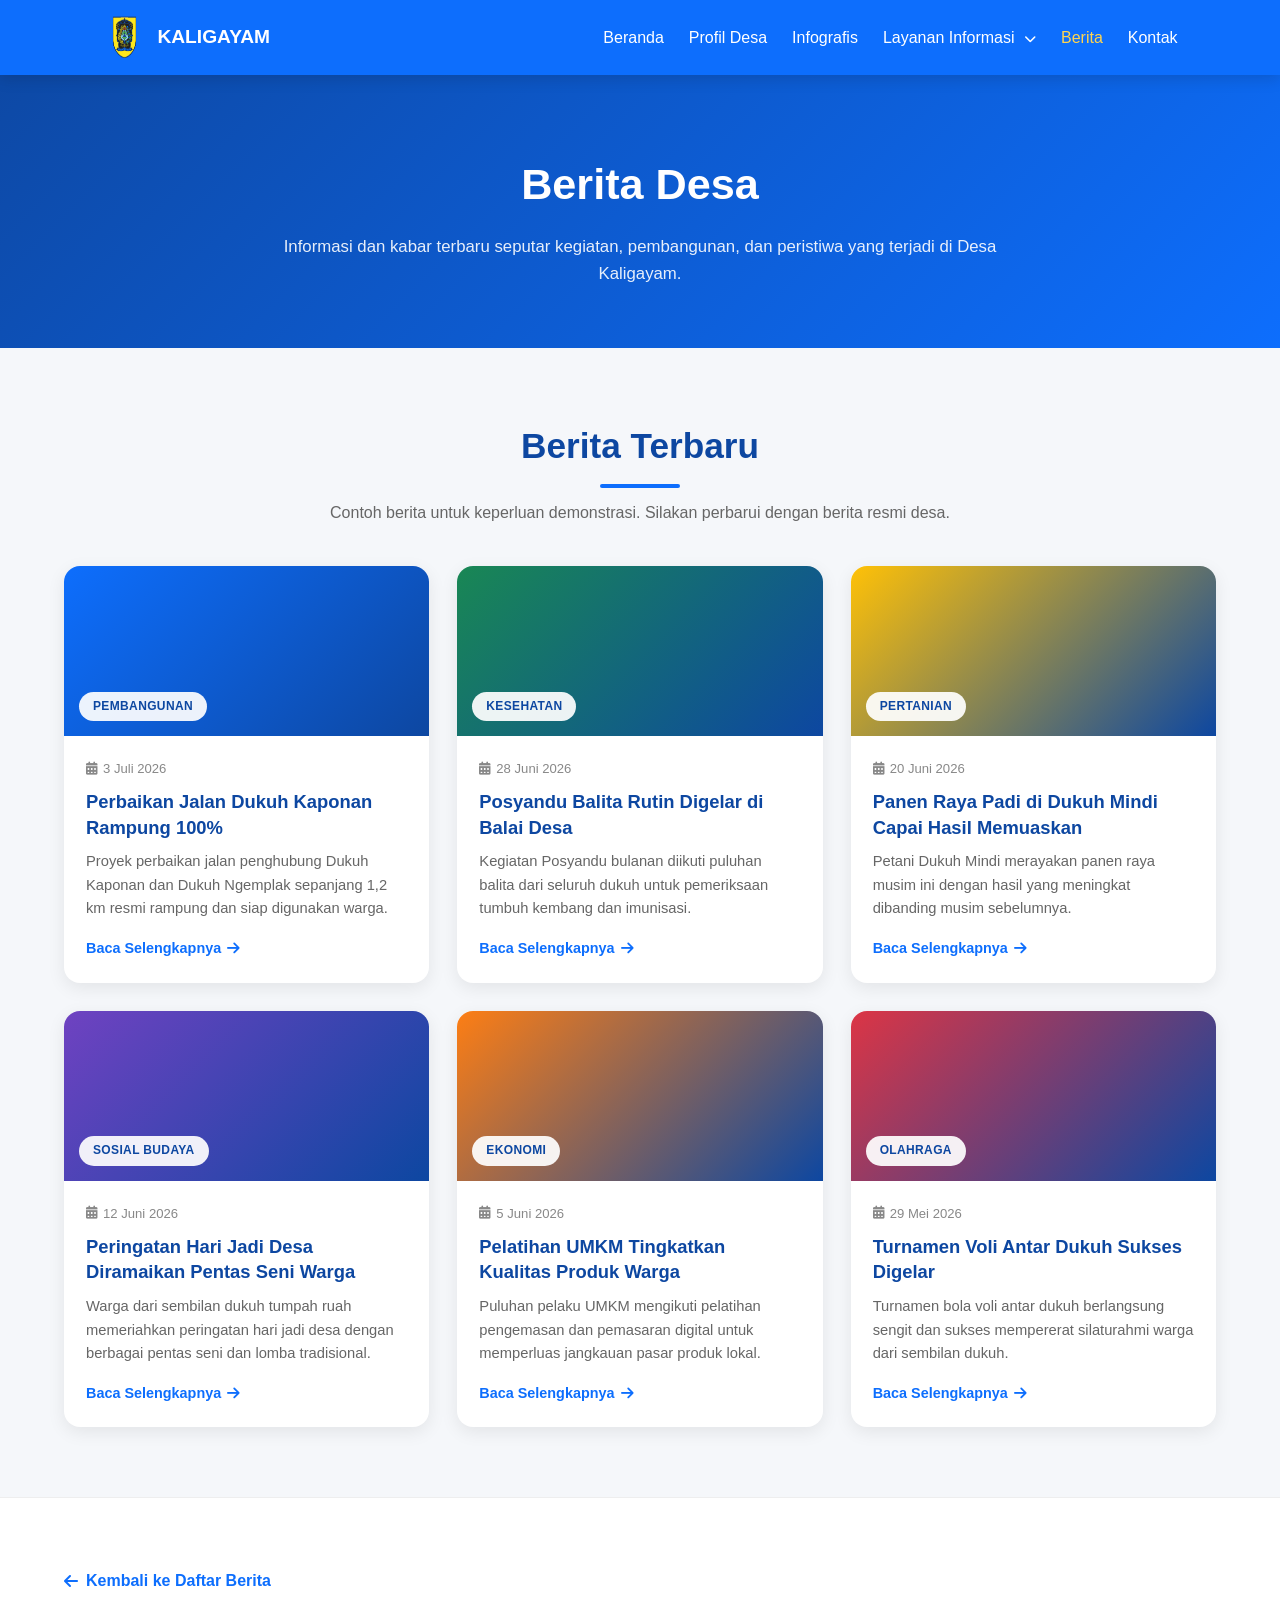
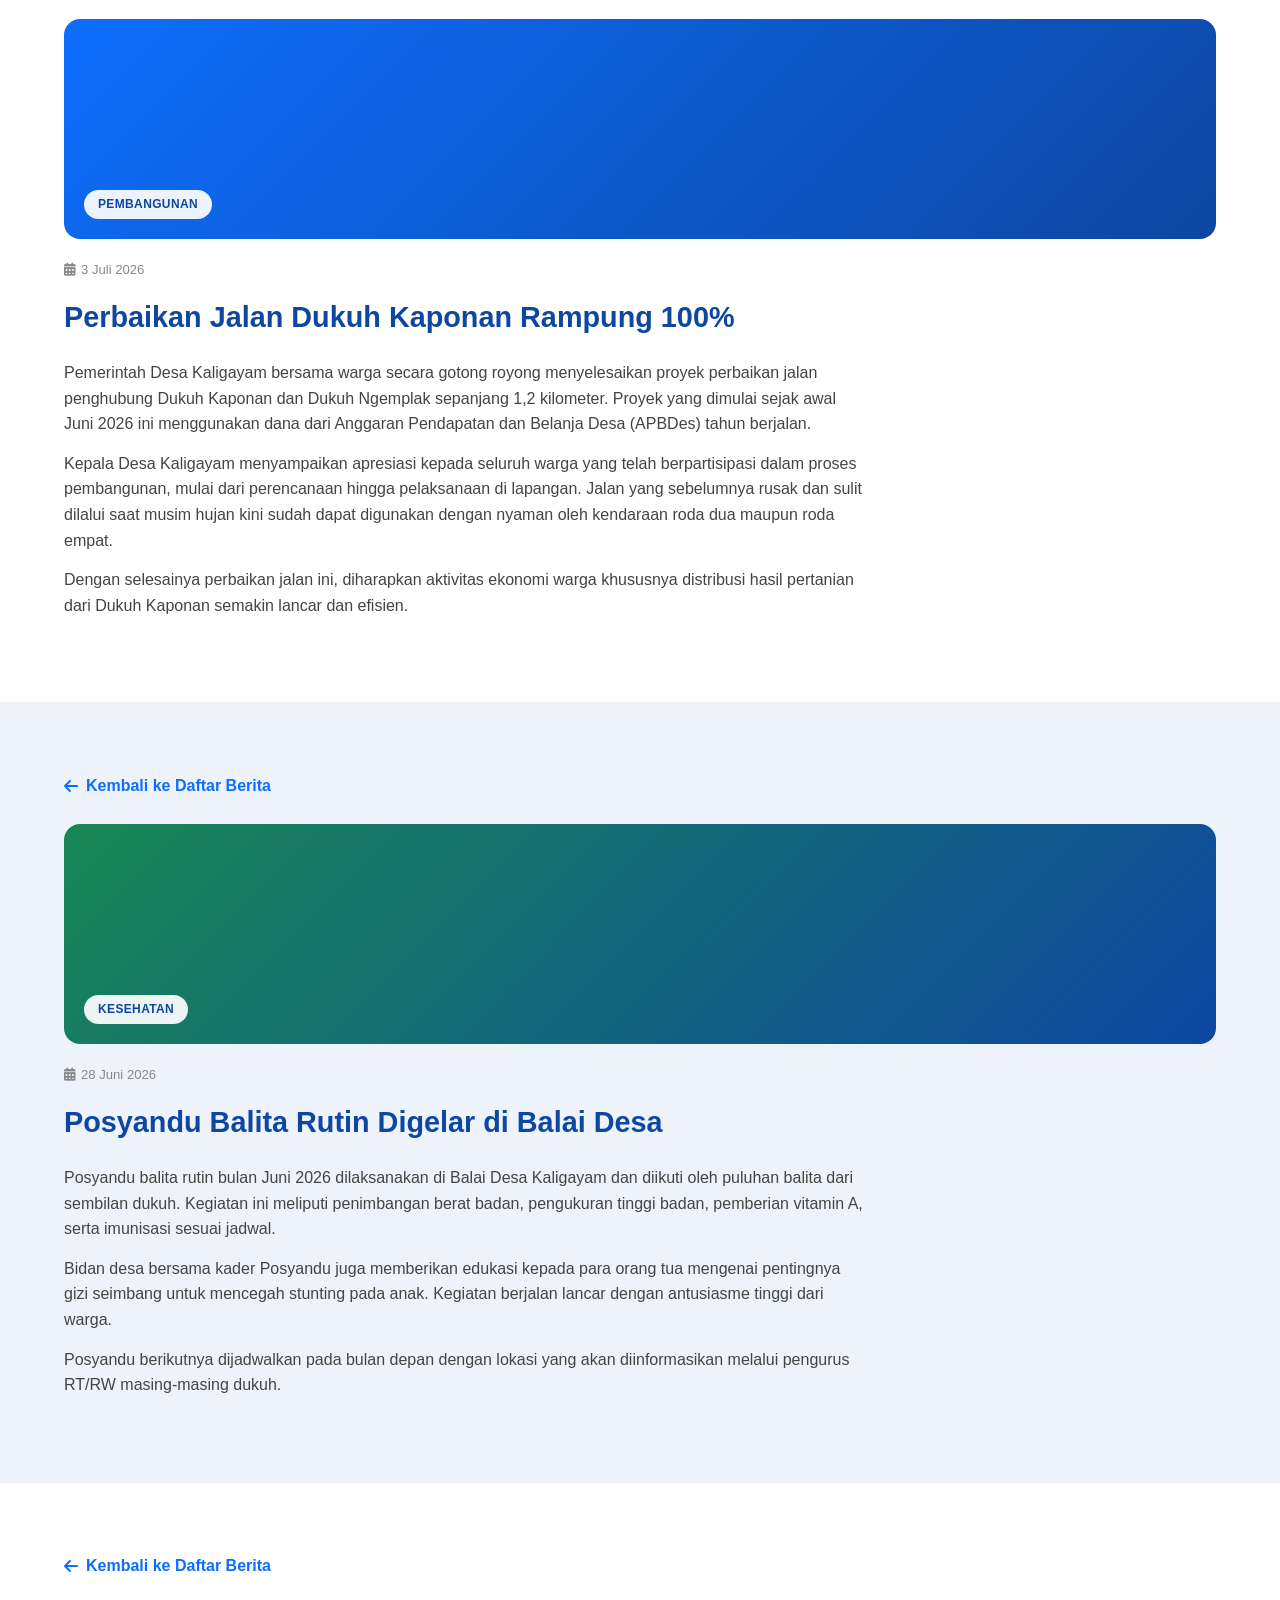
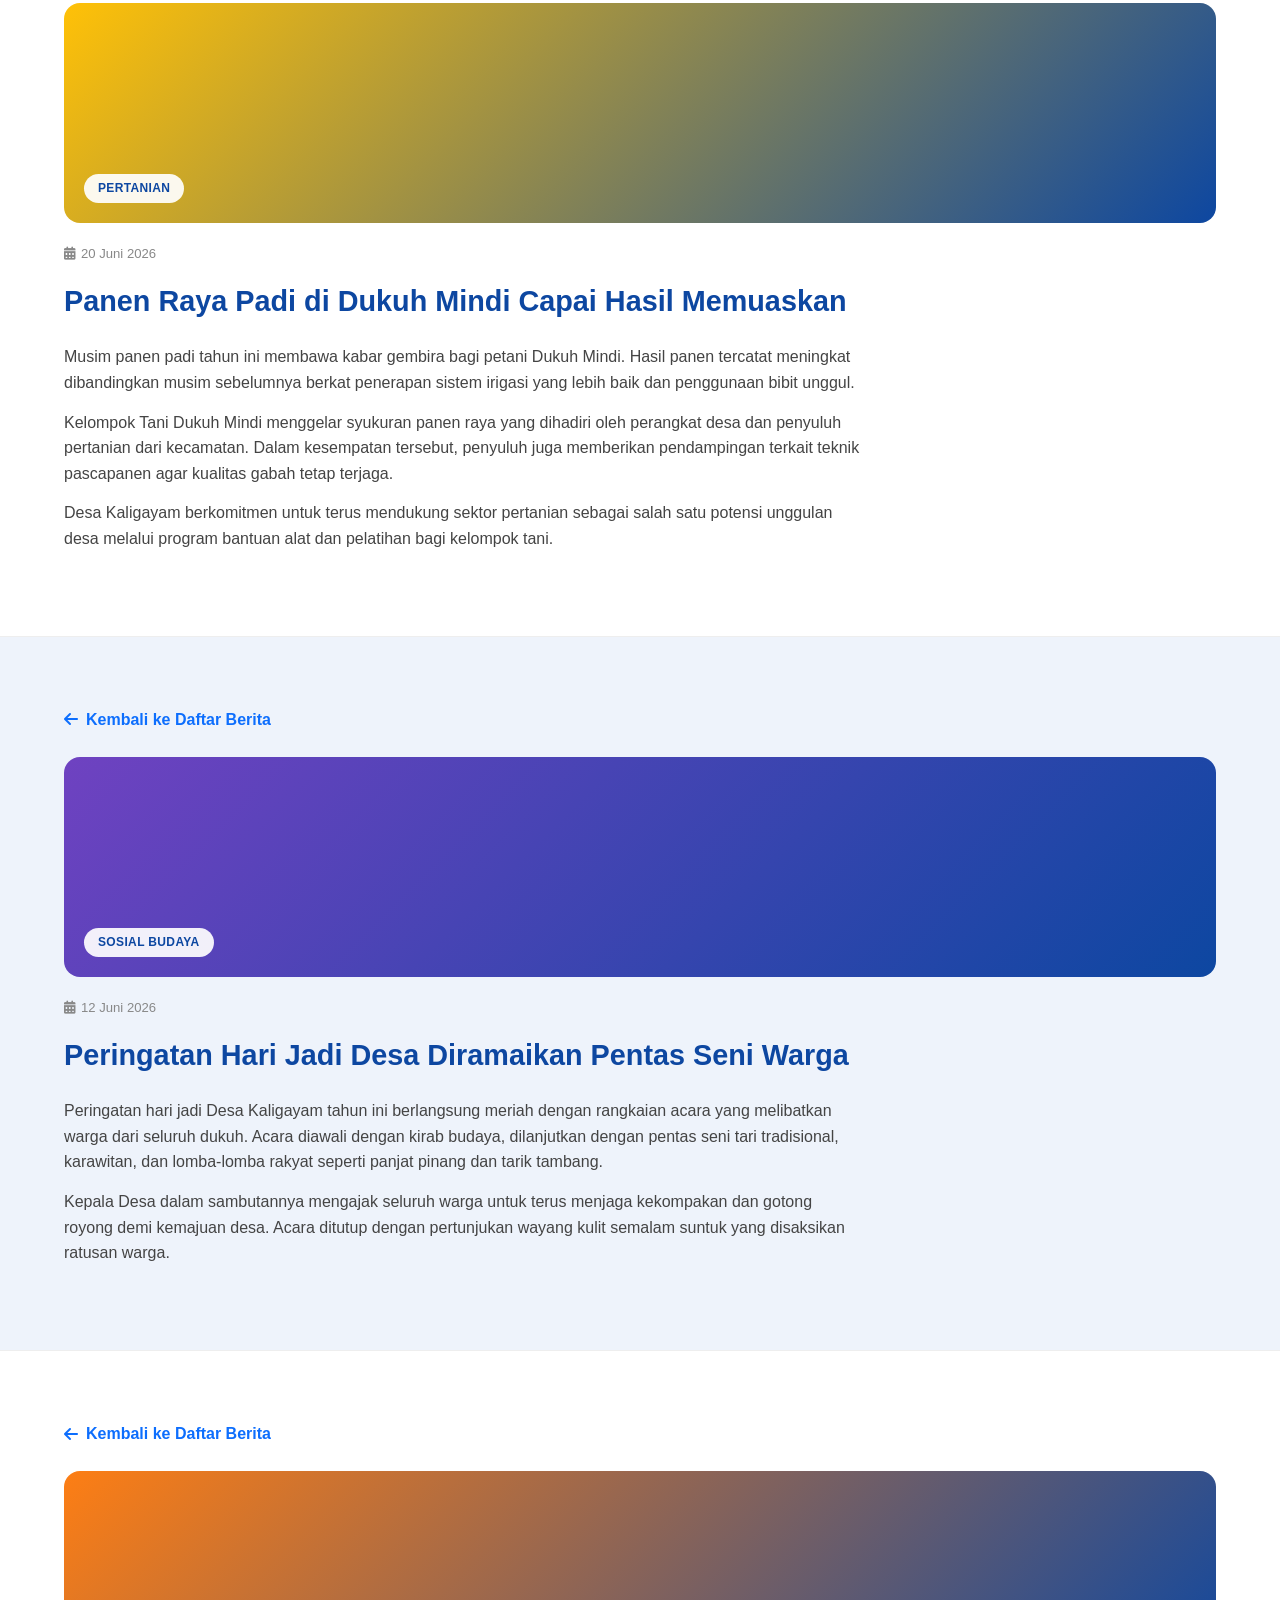
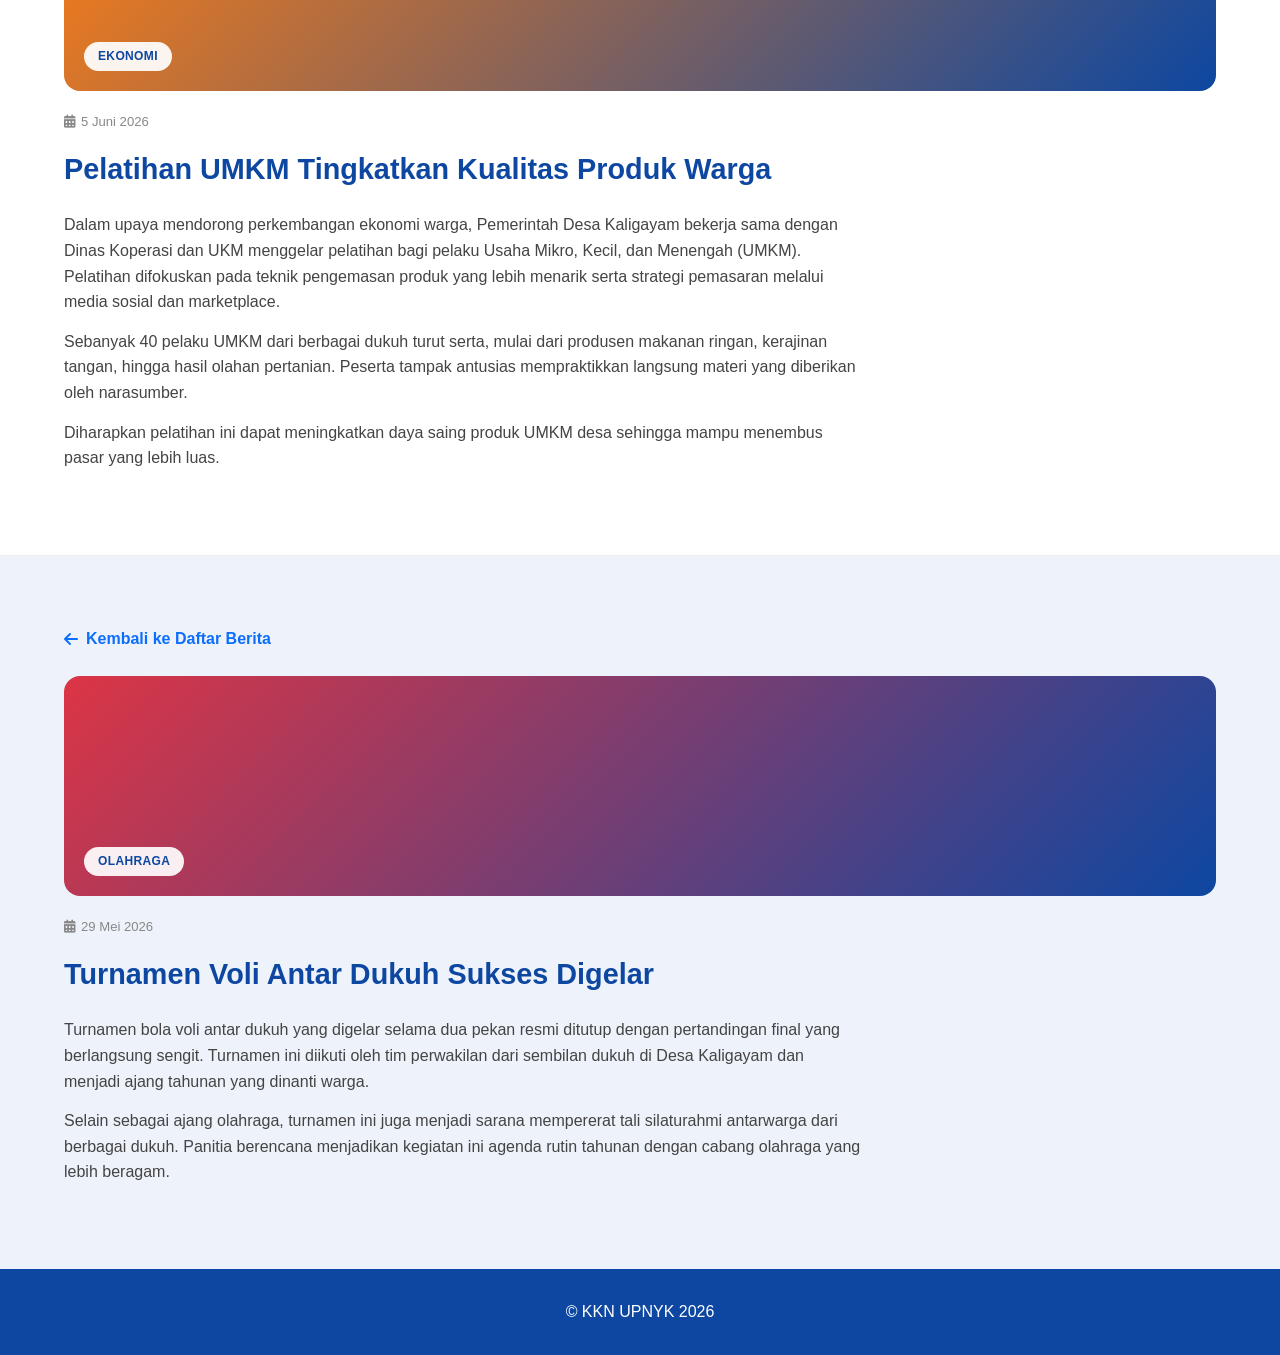
==== berita.html @ d3d973dd "Add files via upload" ====
<!DOCTYPE html>
<html lang="id">
<head>
    <meta charset="UTF-8">
    <meta name="viewport" content="width=device-width, initial-scale=1.0">
    <title>Berita Desa - Desa Kaligayam</title>

    <link rel="stylesheet"
    href="https://cdnjs.cloudflare.com/ajax/libs/font-awesome/6.5.1/css/all.min.css">

    <style>

*{margin:0;padding:0;box-sizing:border-box;}
html{scroll-behavior:smooth;}
body{font-family:'Segoe UI', Tahoma, Geneva, Verdana, sans-serif;background:#f5f7fa;color:#333;line-height:1.6;}
a{text-decoration:none;}
ul{list-style:none;}
img{max-width:100%;display:block;}
.container{width:90%;max-width:1200px;margin:auto;}
section{padding:70px 0;}
.section-title{text-align:center;margin-bottom:40px;}
.section-title h2{font-size:2.2rem;color:#0d47a1;position:relative;}
.section-title h2::after{content:'';width:80px;height:4px;background:#0d6efd;display:block;margin:10px auto;border-radius:20px;}
.section-title p{color:#666;max-width:700px;margin:12px auto 0;}

/* NAVBAR */
.navbar{position:fixed;top:0;left:0;width:100%;padding:15px 8%;background:#0d6efd;display:flex;justify-content:space-between;align-items:center;z-index:1000;box-shadow:0 3px 15px rgba(0,0,0,0.15);}
.logo{display:flex;align-items:center;gap:10px;}
.logo img{width:45px;height:45px;}
.logo span{color:white;font-size:1.2rem;font-weight:700;}
.nav-menu{display:flex;gap:25px;}
.nav-menu a{color:white;font-weight:500;transition:0.3s;}
.nav-menu a:hover{color:#ffd54f;}
.nav-menu a.active{color:#ffd54f;}
.hamburger{display:none;color:white;font-size:1.5rem;cursor:pointer;}
.dropdown{position:relative;}
.dropdown-menu{position:absolute;top:100%;left:0;min-width:220px;background:#fff;border-radius:8px;box-shadow:0 5px 15px rgba(0,0,0,0.15);display:none;z-index:999;}
.dropdown-menu li{width:100%;}
.dropdown-menu li a{display:block;padding:12px 15px;color:#333;transition:0.3s;}
.dropdown-menu li a:hover{background:#0d6efd;color:#fff;}
.dropdown:hover .dropdown-menu{display:block;}
.dropdown > a i{margin-left:5px;font-size:12px;}

/* HERO */
.hero-infografis{padding-top:150px;padding-bottom:60px;background:linear-gradient(135deg,#0d47a1,#0d6efd);color:#fff;text-align:center;}
.hero-infografis h1{font-size:2.7rem;margin-bottom:15px;}
.hero-infografis p{max-width:750px;margin:auto;color:rgba(255,255,255,.9);font-size:1.05rem;}

/* BERITA GRID */
.berita-grid{display:grid;grid-template-columns:repeat(3,1fr);gap:28px;}
.berita-card{background:#fff;border-radius:16px;overflow:hidden;box-shadow:0 5px 18px rgba(0,0,0,.08);transition:.3s;}
.berita-card:hover{transform:translateY(-8px);box-shadow:0 10px 25px rgba(0,0,0,.12);}
.berita-thumb{height:170px;position:relative;display:flex;align-items:flex-end;padding:15px;}
.berita-kategori{background:rgba(255,255,255,.92);color:#0d47a1;font-size:.75rem;font-weight:700;padding:5px 14px;border-radius:20px;text-transform:uppercase;letter-spacing:.03em;}
.berita-content{padding:22px;}
.berita-tanggal{color:#888;font-size:.82rem;display:flex;align-items:center;gap:6px;margin-bottom:10px;}
.berita-content h3{color:#0d47a1;font-size:1.15rem;margin-bottom:10px;line-height:1.4;}
.berita-content p{color:#666;font-size:.92rem;margin-bottom:14px;}
.berita-link{color:#0d6efd;font-weight:600;font-size:.9rem;display:inline-flex;align-items:center;gap:6px;transition:.3s;}
.berita-link:hover{gap:10px;}

/* BERITA DETAIL */
.berita-detail{background:#fff;border-top:1px solid #eee;}
.berita-detail:nth-child(odd){background:#eef3fb;}
.back-link{display:inline-flex;align-items:center;gap:8px;color:#0d6efd;font-weight:600;margin-bottom:25px;}
.back-link:hover{color:#0d47a1;}
.berita-detail-header{height:220px;border-radius:16px;display:flex;align-items:flex-end;padding:20px;margin-bottom:20px;}
.berita-detail h2{color:#0d47a1;font-size:1.8rem;margin:14px 0 20px;}
.berita-detail p{color:#444;margin-bottom:14px;max-width:800px;}

footer{background:#0d47a1;color:white;text-align:center;padding:30px;}

@media(max-width:900px){
    .berita-grid{grid-template-columns:1fr 1fr;}
}
@media(max-width:768px){
    .hero-infografis h1{font-size:2rem;}
    .nav-menu{display:none;}
    .hamburger{display:block;}
    .berita-grid{grid-template-columns:1fr;}
}

    </style>

</head>
<body>

    <!-- NAVBAR -->
    <header>
<nav class="navbar">

    <div class="logo">
        <img src="./logo.png" alt="Logo Desa">
        <span>KALIGAYAM</span>
    </div>

    <ul class="nav-menu">

        <li><a href="index.html">Beranda</a></li>

        <li><a href="profil-desa.html">Profil Desa</a></li>

        <li><a href="infografis.html">Infografis</a></li>

        <!-- MENU LAYANAN INFORMASI -->
        <li class="dropdown">

            <a href="layanan-informasi.html">
                Layanan Informasi <i class="fas fa-chevron-down"></i>
            </a>

            <ul class="dropdown-menu">
                <li><a href="layanan-informasi.html#kk">Kartu Keluarga</a></li>
                <li><a href="layanan-informasi.html#ktp">KTP</a></li>
                <li><a href="layanan-informasi.html#kia">KIA</a></li>
                <li><a href="layanan-informasi.html#akta-kematian">Akta Kematian</a></li>
                <li><a href="layanan-informasi.html#akta-lahir">Akta Lahir</a></li>
                <li><a href="layanan-informasi.html#akta-cerai">Akta Cerai</a></li>
                <li><a href="layanan-informasi.html#pernikahan">Pernikahan</a></li>
            </ul>

        </li>

        <li><a href="berita.html" class="active">Berita</a></li>

        <li><a href="index.html#contact">Kontak</a></li>

    </ul>

    <div class="hamburger">
        <i class="fas fa-bars"></i>
    </div>

</nav>
    </header>

    <!-- HERO -->
    <section class="hero-infografis">
        <div class="container">
            <h1>Berita Desa</h1>
            <p>
                Informasi dan kabar terbaru seputar kegiatan, pembangunan,
                dan peristiwa yang terjadi di Desa Kaligayam.
            </p>
        </div>
    </section>

    <!-- DAFTAR BERITA -->
    <section id="daftar-berita">
        <div class="container">

            <div class="section-title">
                <h2>Berita Terbaru</h2>
                <p>Contoh berita untuk keperluan demonstrasi. Silakan perbarui dengan berita resmi desa.</p>
            </div>

            <div class="berita-grid">
                <div class="berita-card">
                    <div class="berita-thumb" style="background:linear-gradient(135deg,#0d6efd,#0d47a1);">
                        <span class="berita-kategori">Pembangunan</span>
                    </div>
                    <div class="berita-content">
                        <span class="berita-tanggal"><i class="fas fa-calendar-days"></i> 3 Juli 2026</span>
                        <h3>Perbaikan Jalan Dukuh Kaponan Rampung 100%</h3>
                        <p>Proyek perbaikan jalan penghubung Dukuh Kaponan dan Dukuh Ngemplak sepanjang 1,2 km resmi rampung dan siap digunakan warga.</p>
                        <a href="#berita-1" class="berita-link">Baca Selengkapnya <i class="fas fa-arrow-right"></i></a>
                    </div>
                </div>
                <div class="berita-card">
                    <div class="berita-thumb" style="background:linear-gradient(135deg,#198754,#0d47a1);">
                        <span class="berita-kategori">Kesehatan</span>
                    </div>
                    <div class="berita-content">
                        <span class="berita-tanggal"><i class="fas fa-calendar-days"></i> 28 Juni 2026</span>
                        <h3>Posyandu Balita Rutin Digelar di Balai Desa</h3>
                        <p>Kegiatan Posyandu bulanan diikuti puluhan balita dari seluruh dukuh untuk pemeriksaan tumbuh kembang dan imunisasi.</p>
                        <a href="#berita-2" class="berita-link">Baca Selengkapnya <i class="fas fa-arrow-right"></i></a>
                    </div>
                </div>
                <div class="berita-card">
                    <div class="berita-thumb" style="background:linear-gradient(135deg,#ffc107,#0d47a1);">
                        <span class="berita-kategori">Pertanian</span>
                    </div>
                    <div class="berita-content">
                        <span class="berita-tanggal"><i class="fas fa-calendar-days"></i> 20 Juni 2026</span>
                        <h3>Panen Raya Padi di Dukuh Mindi Capai Hasil Memuaskan</h3>
                        <p>Petani Dukuh Mindi merayakan panen raya musim ini dengan hasil yang meningkat dibanding musim sebelumnya.</p>
                        <a href="#berita-3" class="berita-link">Baca Selengkapnya <i class="fas fa-arrow-right"></i></a>
                    </div>
                </div>
                <div class="berita-card">
                    <div class="berita-thumb" style="background:linear-gradient(135deg,#6f42c1,#0d47a1);">
                        <span class="berita-kategori">Sosial Budaya</span>
                    </div>
                    <div class="berita-content">
                        <span class="berita-tanggal"><i class="fas fa-calendar-days"></i> 12 Juni 2026</span>
                        <h3>Peringatan Hari Jadi Desa Diramaikan Pentas Seni Warga</h3>
                        <p>Warga dari sembilan dukuh tumpah ruah memeriahkan peringatan hari jadi desa dengan berbagai pentas seni dan lomba tradisional.</p>
                        <a href="#berita-4" class="berita-link">Baca Selengkapnya <i class="fas fa-arrow-right"></i></a>
                    </div>
                </div>
                <div class="berita-card">
                    <div class="berita-thumb" style="background:linear-gradient(135deg,#fd7e14,#0d47a1);">
                        <span class="berita-kategori">Ekonomi</span>
                    </div>
                    <div class="berita-content">
                        <span class="berita-tanggal"><i class="fas fa-calendar-days"></i> 5 Juni 2026</span>
                        <h3>Pelatihan UMKM Tingkatkan Kualitas Produk Warga</h3>
                        <p>Puluhan pelaku UMKM mengikuti pelatihan pengemasan dan pemasaran digital untuk memperluas jangkauan pasar produk lokal.</p>
                        <a href="#berita-5" class="berita-link">Baca Selengkapnya <i class="fas fa-arrow-right"></i></a>
                    </div>
                </div>
                <div class="berita-card">
                    <div class="berita-thumb" style="background:linear-gradient(135deg,#dc3545,#0d47a1);">
                        <span class="berita-kategori">Olahraga</span>
                    </div>
                    <div class="berita-content">
                        <span class="berita-tanggal"><i class="fas fa-calendar-days"></i> 29 Mei 2026</span>
                        <h3>Turnamen Voli Antar Dukuh Sukses Digelar</h3>
                        <p>Turnamen bola voli antar dukuh berlangsung sengit dan sukses mempererat silaturahmi warga dari sembilan dukuh.</p>
                        <a href="#berita-6" class="berita-link">Baca Selengkapnya <i class="fas fa-arrow-right"></i></a>
                    </div>
                </div>
            </div>

        </div>
    </section>

    <section id="berita-1" class="berita-detail">
        <div class="container">
            <a href="#daftar-berita" class="back-link"><i class="fas fa-arrow-left"></i> Kembali ke Daftar Berita</a>
            <div class="berita-detail-header" style="background:linear-gradient(135deg,#0d6efd,#0d47a1);">
                <span class="berita-kategori">Pembangunan</span>
            </div>
            <span class="berita-tanggal"><i class="fas fa-calendar-days"></i> 3 Juli 2026</span>
            <h2>Perbaikan Jalan Dukuh Kaponan Rampung 100%</h2>
                <p>Pemerintah Desa Kaligayam bersama warga secara gotong royong menyelesaikan proyek perbaikan jalan penghubung Dukuh Kaponan dan Dukuh Ngemplak sepanjang 1,2 kilometer. Proyek yang dimulai sejak awal Juni 2026 ini menggunakan dana dari Anggaran Pendapatan dan Belanja Desa (APBDes) tahun berjalan.</p>
                <p>Kepala Desa Kaligayam menyampaikan apresiasi kepada seluruh warga yang telah berpartisipasi dalam proses pembangunan, mulai dari perencanaan hingga pelaksanaan di lapangan. Jalan yang sebelumnya rusak dan sulit dilalui saat musim hujan kini sudah dapat digunakan dengan nyaman oleh kendaraan roda dua maupun roda empat.</p>
                <p>Dengan selesainya perbaikan jalan ini, diharapkan aktivitas ekonomi warga khususnya distribusi hasil pertanian dari Dukuh Kaponan semakin lancar dan efisien.</p>
        </div>
    </section>
    <section id="berita-2" class="berita-detail">
        <div class="container">
            <a href="#daftar-berita" class="back-link"><i class="fas fa-arrow-left"></i> Kembali ke Daftar Berita</a>
            <div class="berita-detail-header" style="background:linear-gradient(135deg,#198754,#0d47a1);">
                <span class="berita-kategori">Kesehatan</span>
            </div>
            <span class="berita-tanggal"><i class="fas fa-calendar-days"></i> 28 Juni 2026</span>
            <h2>Posyandu Balita Rutin Digelar di Balai Desa</h2>
                <p>Posyandu balita rutin bulan Juni 2026 dilaksanakan di Balai Desa Kaligayam dan diikuti oleh puluhan balita dari sembilan dukuh. Kegiatan ini meliputi penimbangan berat badan, pengukuran tinggi badan, pemberian vitamin A, serta imunisasi sesuai jadwal.</p>
                <p>Bidan desa bersama kader Posyandu juga memberikan edukasi kepada para orang tua mengenai pentingnya gizi seimbang untuk mencegah stunting pada anak. Kegiatan berjalan lancar dengan antusiasme tinggi dari warga.</p>
                <p>Posyandu berikutnya dijadwalkan pada bulan depan dengan lokasi yang akan diinformasikan melalui pengurus RT/RW masing-masing dukuh.</p>
        </div>
    </section>
    <section id="berita-3" class="berita-detail">
        <div class="container">
            <a href="#daftar-berita" class="back-link"><i class="fas fa-arrow-left"></i> Kembali ke Daftar Berita</a>
            <div class="berita-detail-header" style="background:linear-gradient(135deg,#ffc107,#0d47a1);">
                <span class="berita-kategori">Pertanian</span>
            </div>
            <span class="berita-tanggal"><i class="fas fa-calendar-days"></i> 20 Juni 2026</span>
            <h2>Panen Raya Padi di Dukuh Mindi Capai Hasil Memuaskan</h2>
                <p>Musim panen padi tahun ini membawa kabar gembira bagi petani Dukuh Mindi. Hasil panen tercatat meningkat dibandingkan musim sebelumnya berkat penerapan sistem irigasi yang lebih baik dan penggunaan bibit unggul.</p>
                <p>Kelompok Tani Dukuh Mindi menggelar syukuran panen raya yang dihadiri oleh perangkat desa dan penyuluh pertanian dari kecamatan. Dalam kesempatan tersebut, penyuluh juga memberikan pendampingan terkait teknik pascapanen agar kualitas gabah tetap terjaga.</p>
                <p>Desa Kaligayam berkomitmen untuk terus mendukung sektor pertanian sebagai salah satu potensi unggulan desa melalui program bantuan alat dan pelatihan bagi kelompok tani.</p>
        </div>
    </section>
    <section id="berita-4" class="berita-detail">
        <div class="container">
            <a href="#daftar-berita" class="back-link"><i class="fas fa-arrow-left"></i> Kembali ke Daftar Berita</a>
            <div class="berita-detail-header" style="background:linear-gradient(135deg,#6f42c1,#0d47a1);">
                <span class="berita-kategori">Sosial Budaya</span>
            </div>
            <span class="berita-tanggal"><i class="fas fa-calendar-days"></i> 12 Juni 2026</span>
            <h2>Peringatan Hari Jadi Desa Diramaikan Pentas Seni Warga</h2>
                <p>Peringatan hari jadi Desa Kaligayam tahun ini berlangsung meriah dengan rangkaian acara yang melibatkan warga dari seluruh dukuh. Acara diawali dengan kirab budaya, dilanjutkan dengan pentas seni tari tradisional, karawitan, dan lomba-lomba rakyat seperti panjat pinang dan tarik tambang.</p>
                <p>Kepala Desa dalam sambutannya mengajak seluruh warga untuk terus menjaga kekompakan dan gotong royong demi kemajuan desa. Acara ditutup dengan pertunjukan wayang kulit semalam suntuk yang disaksikan ratusan warga.</p>
        </div>
    </section>
    <section id="berita-5" class="berita-detail">
        <div class="container">
            <a href="#daftar-berita" class="back-link"><i class="fas fa-arrow-left"></i> Kembali ke Daftar Berita</a>
            <div class="berita-detail-header" style="background:linear-gradient(135deg,#fd7e14,#0d47a1);">
                <span class="berita-kategori">Ekonomi</span>
            </div>
            <span class="berita-tanggal"><i class="fas fa-calendar-days"></i> 5 Juni 2026</span>
            <h2>Pelatihan UMKM Tingkatkan Kualitas Produk Warga</h2>
                <p>Dalam upaya mendorong perkembangan ekonomi warga, Pemerintah Desa Kaligayam bekerja sama dengan Dinas Koperasi dan UKM menggelar pelatihan bagi pelaku Usaha Mikro, Kecil, dan Menengah (UMKM). Pelatihan difokuskan pada teknik pengemasan produk yang lebih menarik serta strategi pemasaran melalui media sosial dan marketplace.</p>
                <p>Sebanyak 40 pelaku UMKM dari berbagai dukuh turut serta, mulai dari produsen makanan ringan, kerajinan tangan, hingga hasil olahan pertanian. Peserta tampak antusias mempraktikkan langsung materi yang diberikan oleh narasumber.</p>
                <p>Diharapkan pelatihan ini dapat meningkatkan daya saing produk UMKM desa sehingga mampu menembus pasar yang lebih luas.</p>
        </div>
    </section>
    <section id="berita-6" class="berita-detail">
        <div class="container">
            <a href="#daftar-berita" class="back-link"><i class="fas fa-arrow-left"></i> Kembali ke Daftar Berita</a>
            <div class="berita-detail-header" style="background:linear-gradient(135deg,#dc3545,#0d47a1);">
                <span class="berita-kategori">Olahraga</span>
            </div>
            <span class="berita-tanggal"><i class="fas fa-calendar-days"></i> 29 Mei 2026</span>
            <h2>Turnamen Voli Antar Dukuh Sukses Digelar</h2>
                <p>Turnamen bola voli antar dukuh yang digelar selama dua pekan resmi ditutup dengan pertandingan final yang berlangsung sengit. Turnamen ini diikuti oleh tim perwakilan dari sembilan dukuh di Desa Kaligayam dan menjadi ajang tahunan yang dinanti warga.</p>
                <p>Selain sebagai ajang olahraga, turnamen ini juga menjadi sarana mempererat tali silaturahmi antarwarga dari berbagai dukuh. Panitia berencana menjadikan kegiatan ini agenda rutin tahunan dengan cabang olahraga yang lebih beragam.</p>
        </div>
    </section>
    <!-- FOOTER -->
    <footer>
        <p>© KKN UPNYK 2026</p>
    </footer>

</body>
</html>
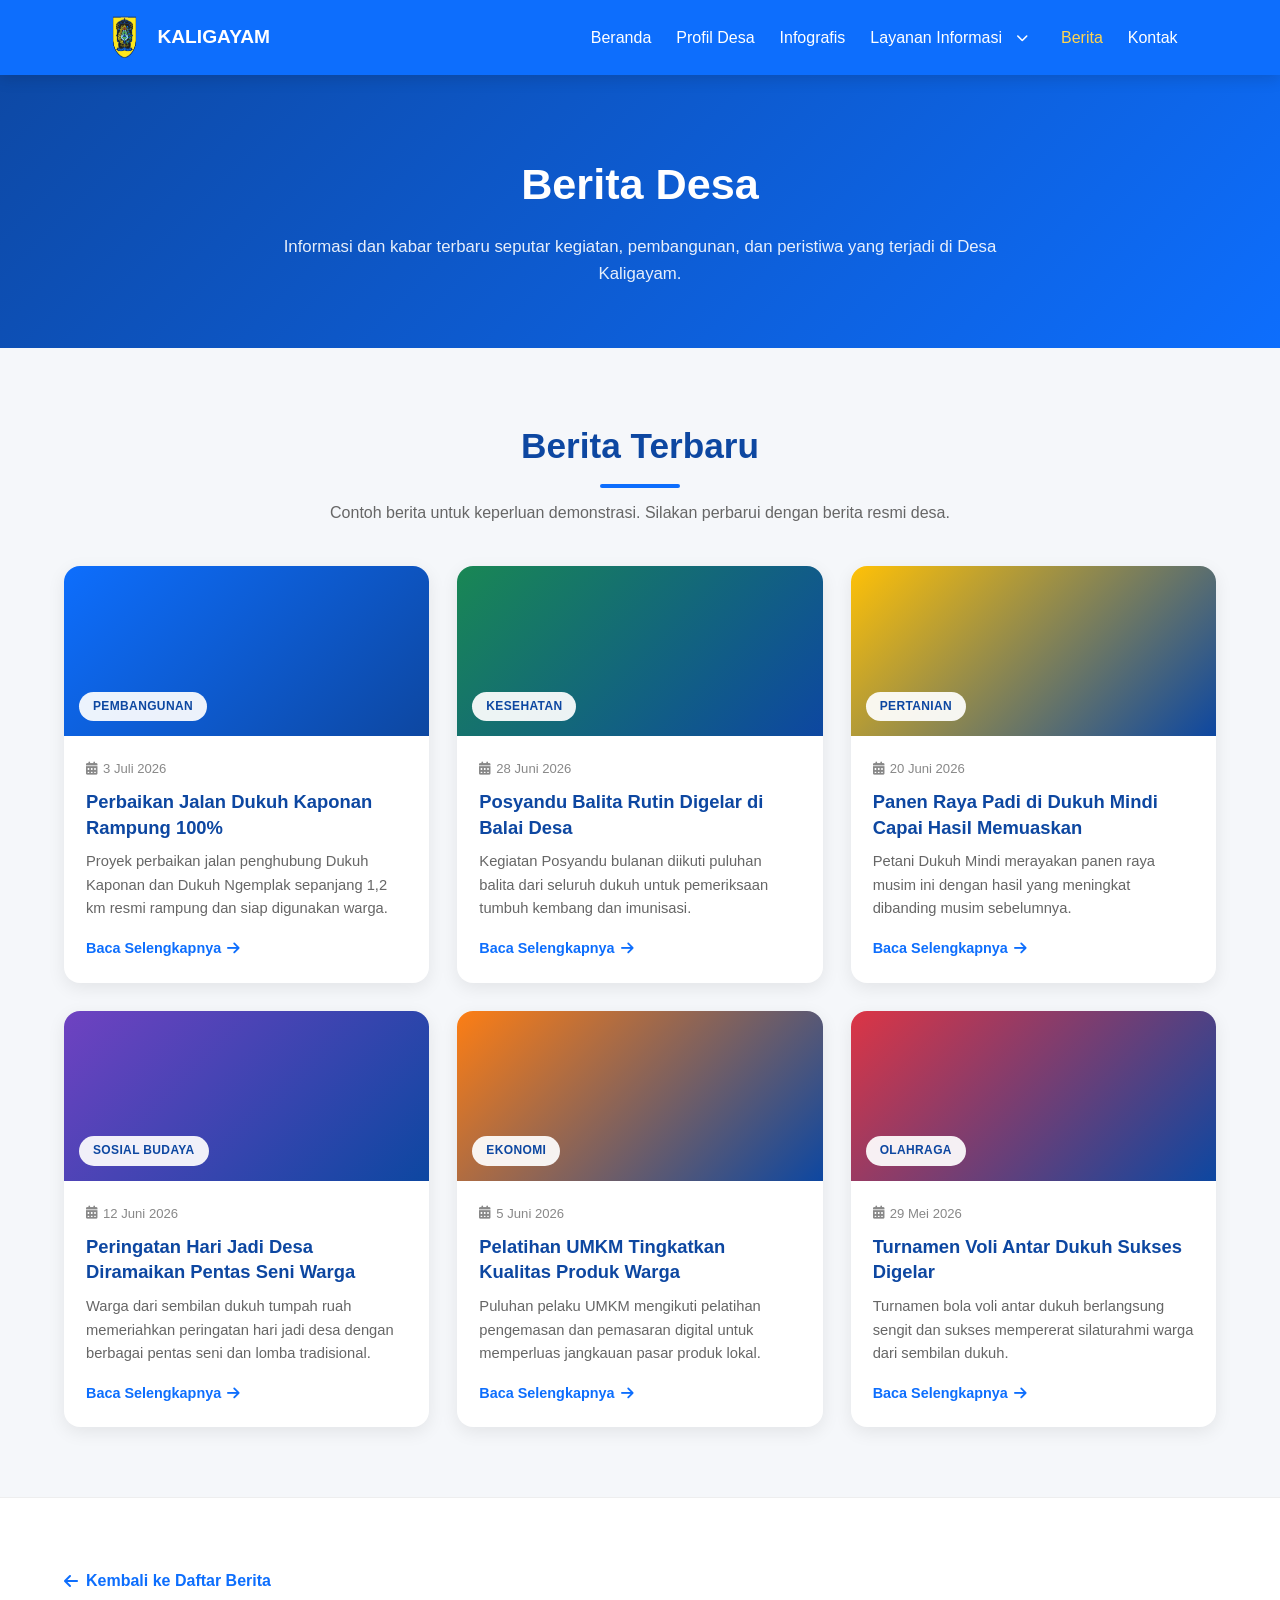
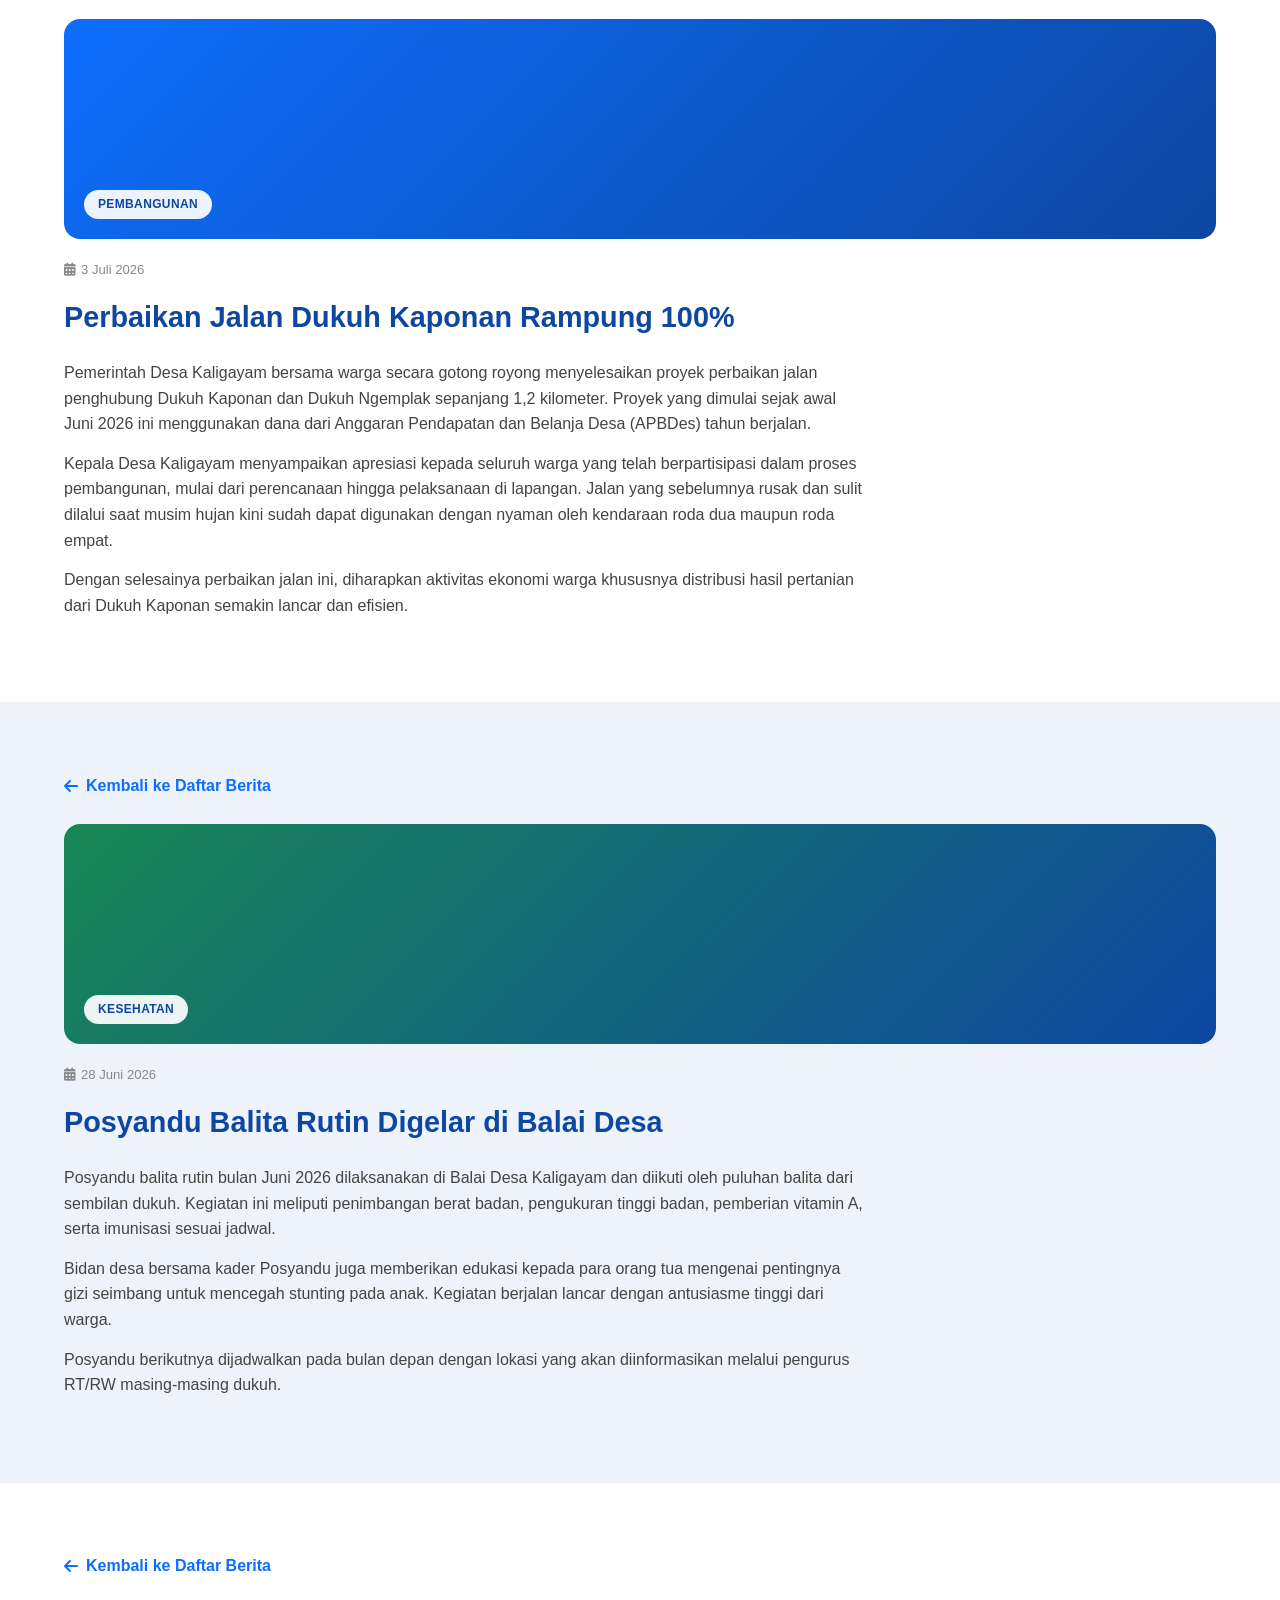
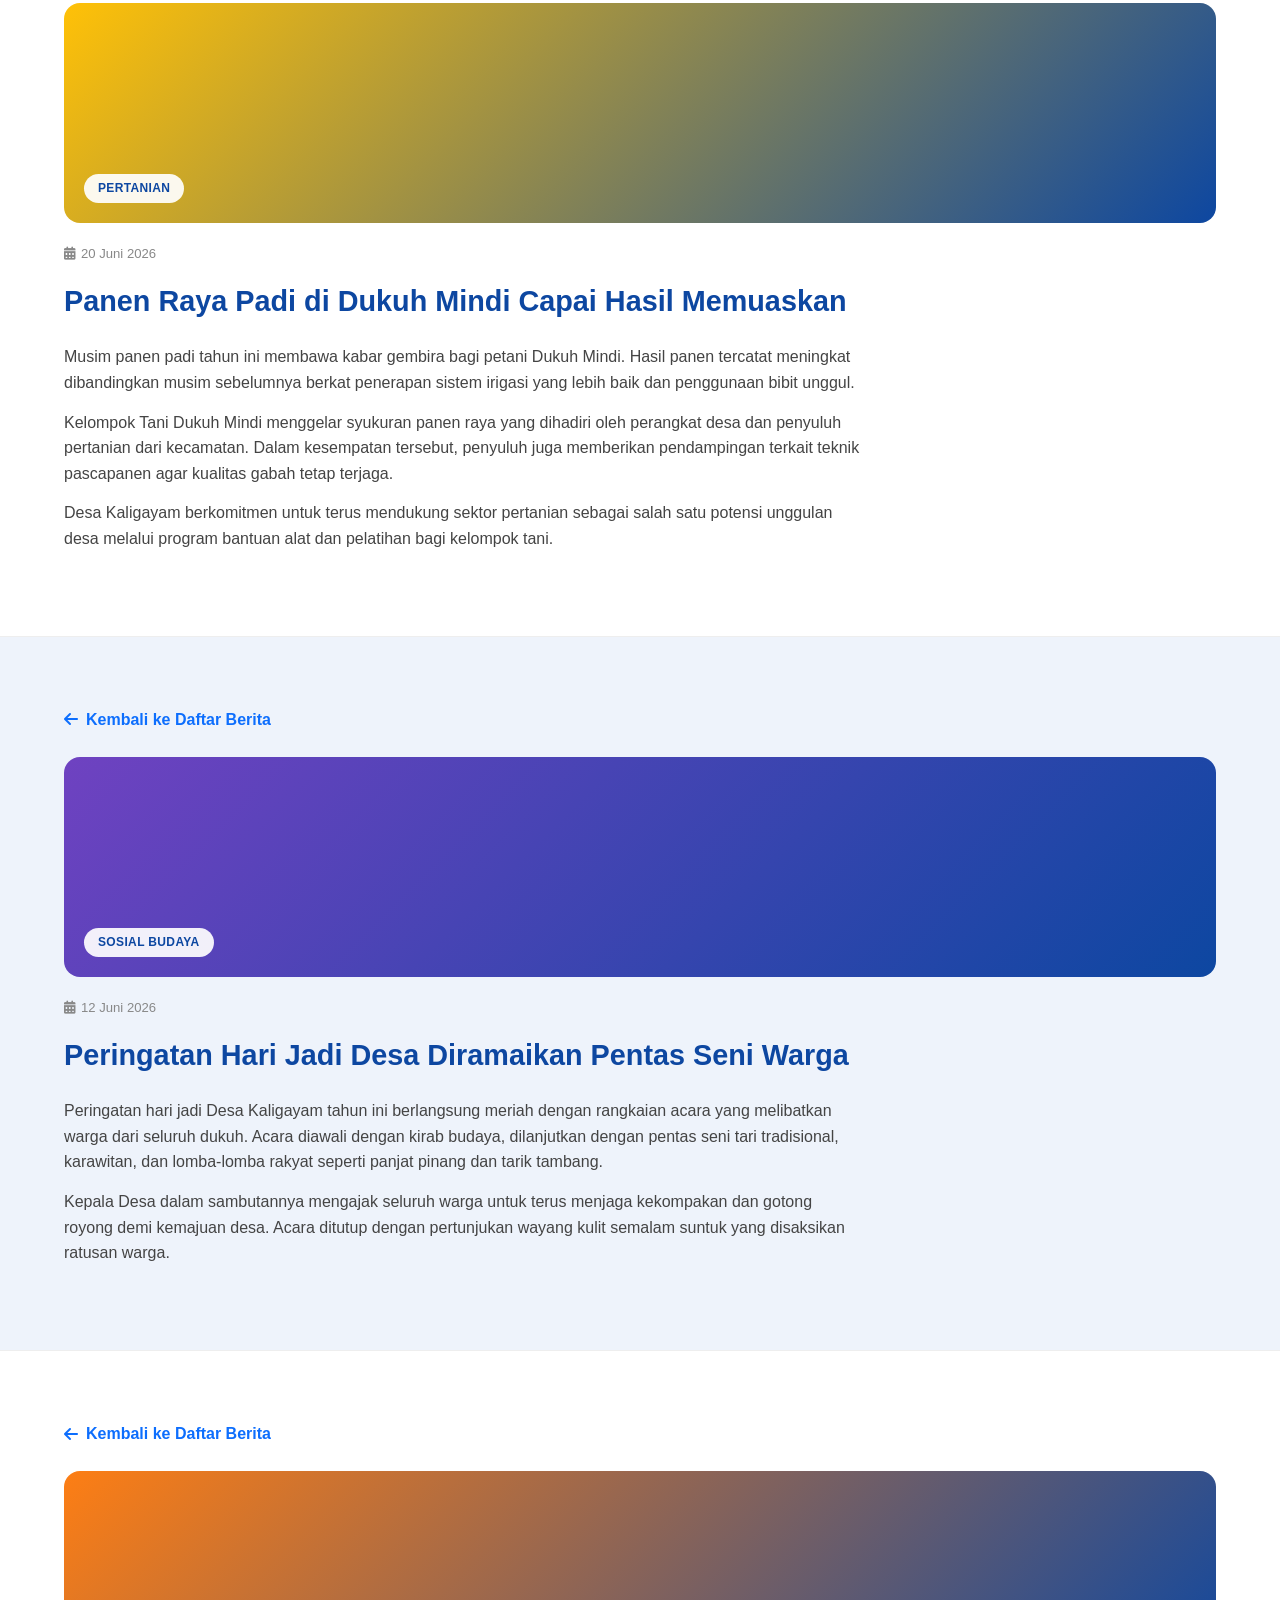
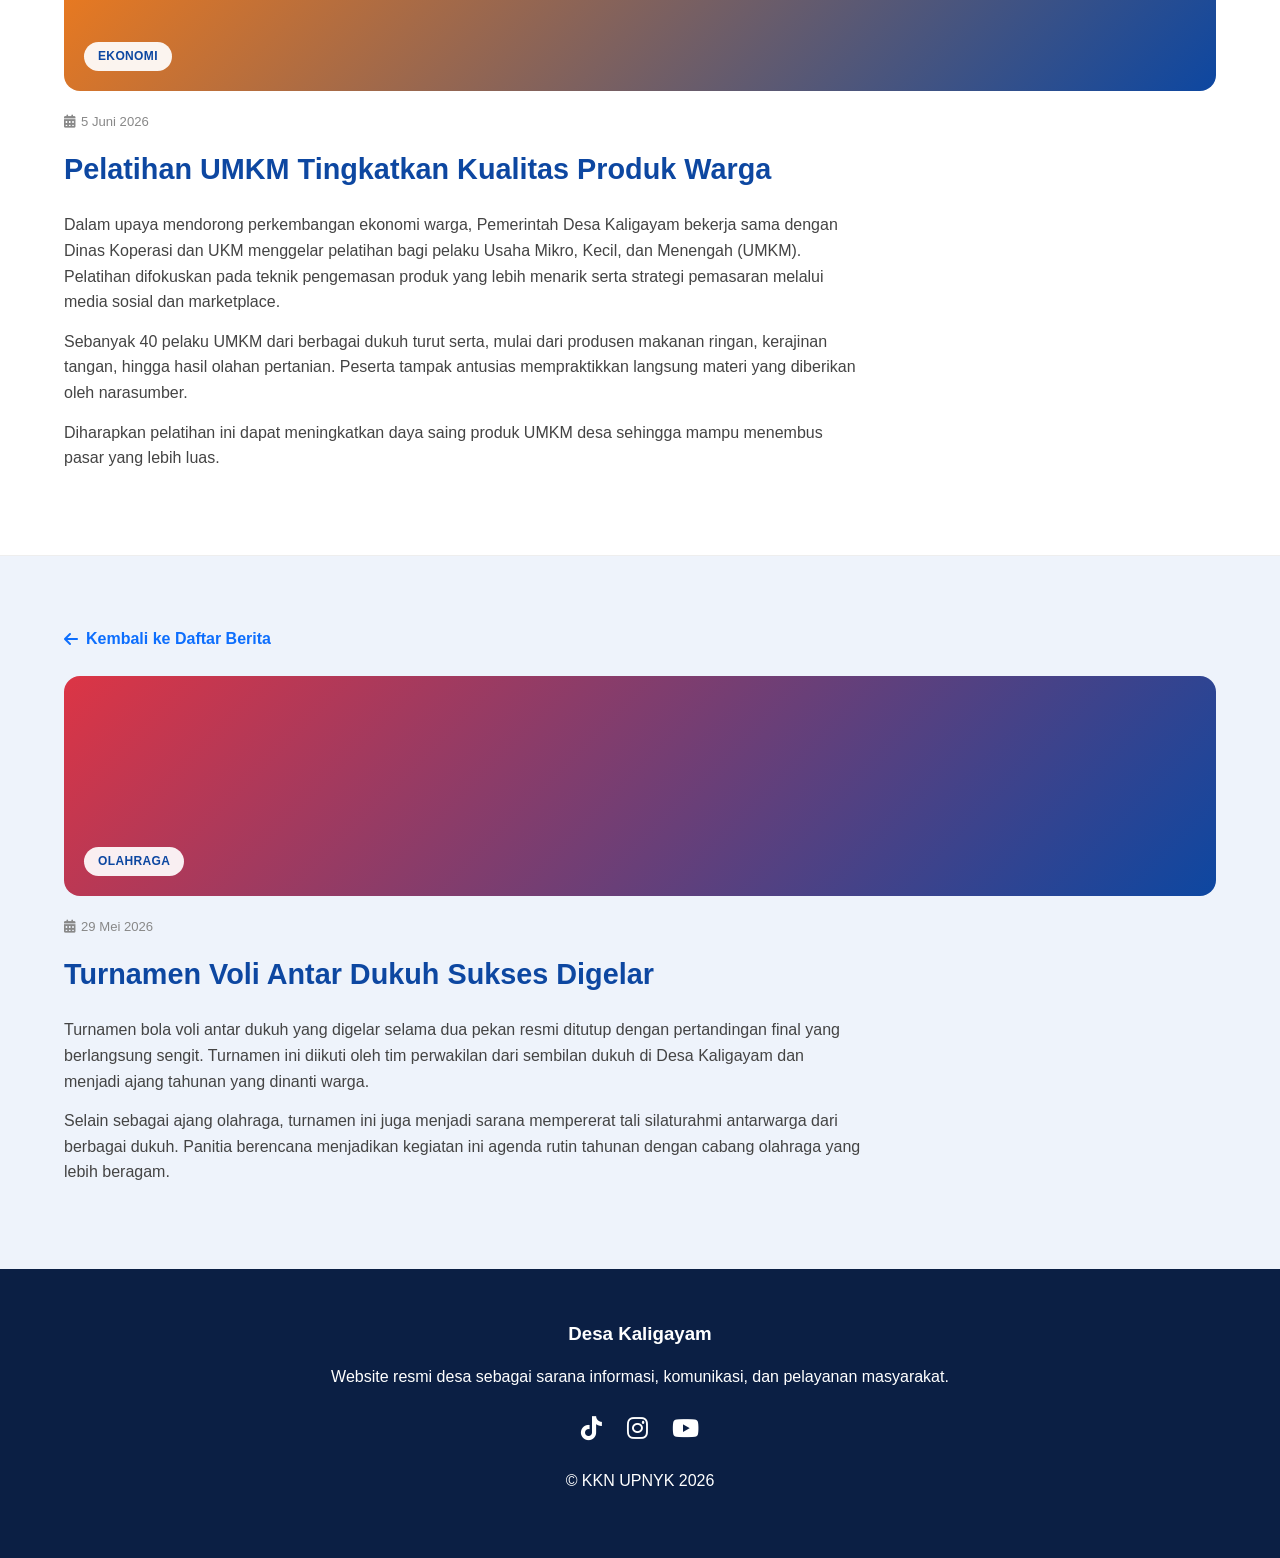
==== commit e8c1d834: "Add files via upload" ====
--- a/berita.html
+++ b/berita.html
@@ -39,7 +39,11 @@
 .dropdown-menu li a{display:block;padding:12px 15px;color:#333;transition:0.3s;}
 .dropdown-menu li a:hover{background:#0d6efd;color:#fff;}
 .dropdown:hover .dropdown-menu{display:block;}
-.dropdown > a i{margin-left:5px;font-size:12px;}
+.dropdown-head{display:flex;align-items:center;justify-content:center;gap:6px;}
+.dropdown-toggle{cursor:pointer;display:inline-flex;align-items:center;justify-content:center;color:white;font-size:12px;padding:4px 8px;}
+.dropdown-toggle i{transition:0.3s;}
+.dropdown.show .dropdown-toggle i{transform:rotate(180deg);}
+.dropdown.show .dropdown-menu{display:block;}
 
 /* HERO */
 .hero-infografis{padding-top:150px;padding-bottom:60px;background:linear-gradient(135deg,#0d47a1,#0d6efd);color:#fff;text-align:center;}
@@ -68,16 +72,35 @@
 .berita-detail h2{color:#0d47a1;font-size:1.8rem;margin:14px 0 20px;}
 .berita-detail p{color:#444;margin-bottom:14px;max-width:800px;}
 
-footer{background:#0d47a1;color:white;text-align:center;padding:30px;}
+footer{background:#0b1f44;color:white;text-align:center;padding:50px 20px;}
+.footer-content h3{margin-bottom:15px;}
+.footer-content p{margin-bottom:15px;}
+.social{margin:20px 0;}
+.social a{color:white;font-size:1.5rem;margin:0 10px;transition:0.3s;}
+.social a:hover{color:#ffc107;}
 
 @media(max-width:900px){
     .berita-grid{grid-template-columns:1fr 1fr;}
 }
 @media(max-width:768px){
     .hero-infografis h1{font-size:2rem;}
-    .nav-menu{display:none;}
+    .nav-menu{
+        display:none;
+        flex-direction:column;
+        position:absolute;
+        top:75px;
+        left:0;
+        width:100%;
+        background:#0d6efd;
+        padding:20px;
+        text-align:center;
+    }
+    .nav-menu.active{display:flex;}
     .hamburger{display:block;}
     .berita-grid{grid-template-columns:1fr;}
+    .dropdown:hover .dropdown-menu{display:none;}
+    .dropdown-menu{position:static;width:100%;margin-top:10px;box-shadow:none;}
+    .dropdown.show .dropdown-menu{display:block;}
 }
 
     </style>
@@ -105,9 +128,10 @@
         <!-- MENU LAYANAN INFORMASI -->
         <li class="dropdown">
 
-            <a href="layanan-informasi.html">
-                Layanan Informasi <i class="fas fa-chevron-down"></i>
-            </a>
+            <div class="dropdown-head">
+                <a href="layanan-informasi.html">Layanan Informasi</a>
+                <span class="dropdown-toggle"><i class="fas fa-chevron-down"></i></span>
+            </div>
 
             <ul class="dropdown-menu">
                 <li><a href="layanan-informasi.html#kk">Kartu Keluarga</a></li>
@@ -304,8 +328,32 @@
     </section>
     <!-- FOOTER -->
     <footer>
-        <p>© KKN UPNYK 2026</p>
+
+        <div class="footer-content">
+
+            <h3>Desa Kaligayam</h3>
+
+            <p>
+                Website resmi desa sebagai sarana informasi,
+                komunikasi, dan pelayanan masyarakat.
+            </p>
+
+            <div class="social">
+                <a href="https://www.tiktok.com/@kaligayam.official" target="_blank" rel="noopener noreferrer"><i class="fab fa-tiktok"></i></a>
+                <a href="https://www.instagram.com/desa_kaligayam" target="_blank" rel="noopener noreferrer"><i class="fab fa-instagram"></i></a>
+                <a href="#" target="_blank" rel="noopener noreferrer"><i class="fab fa-youtube"></i></a>
+            </div>
+
+            <p>
+                © KKN UPNYK 2026
+            </p>
+
+        </div>
+
     </footer>
+
+
+<script src="index.js"></script>
 
 </body>
 </html>
